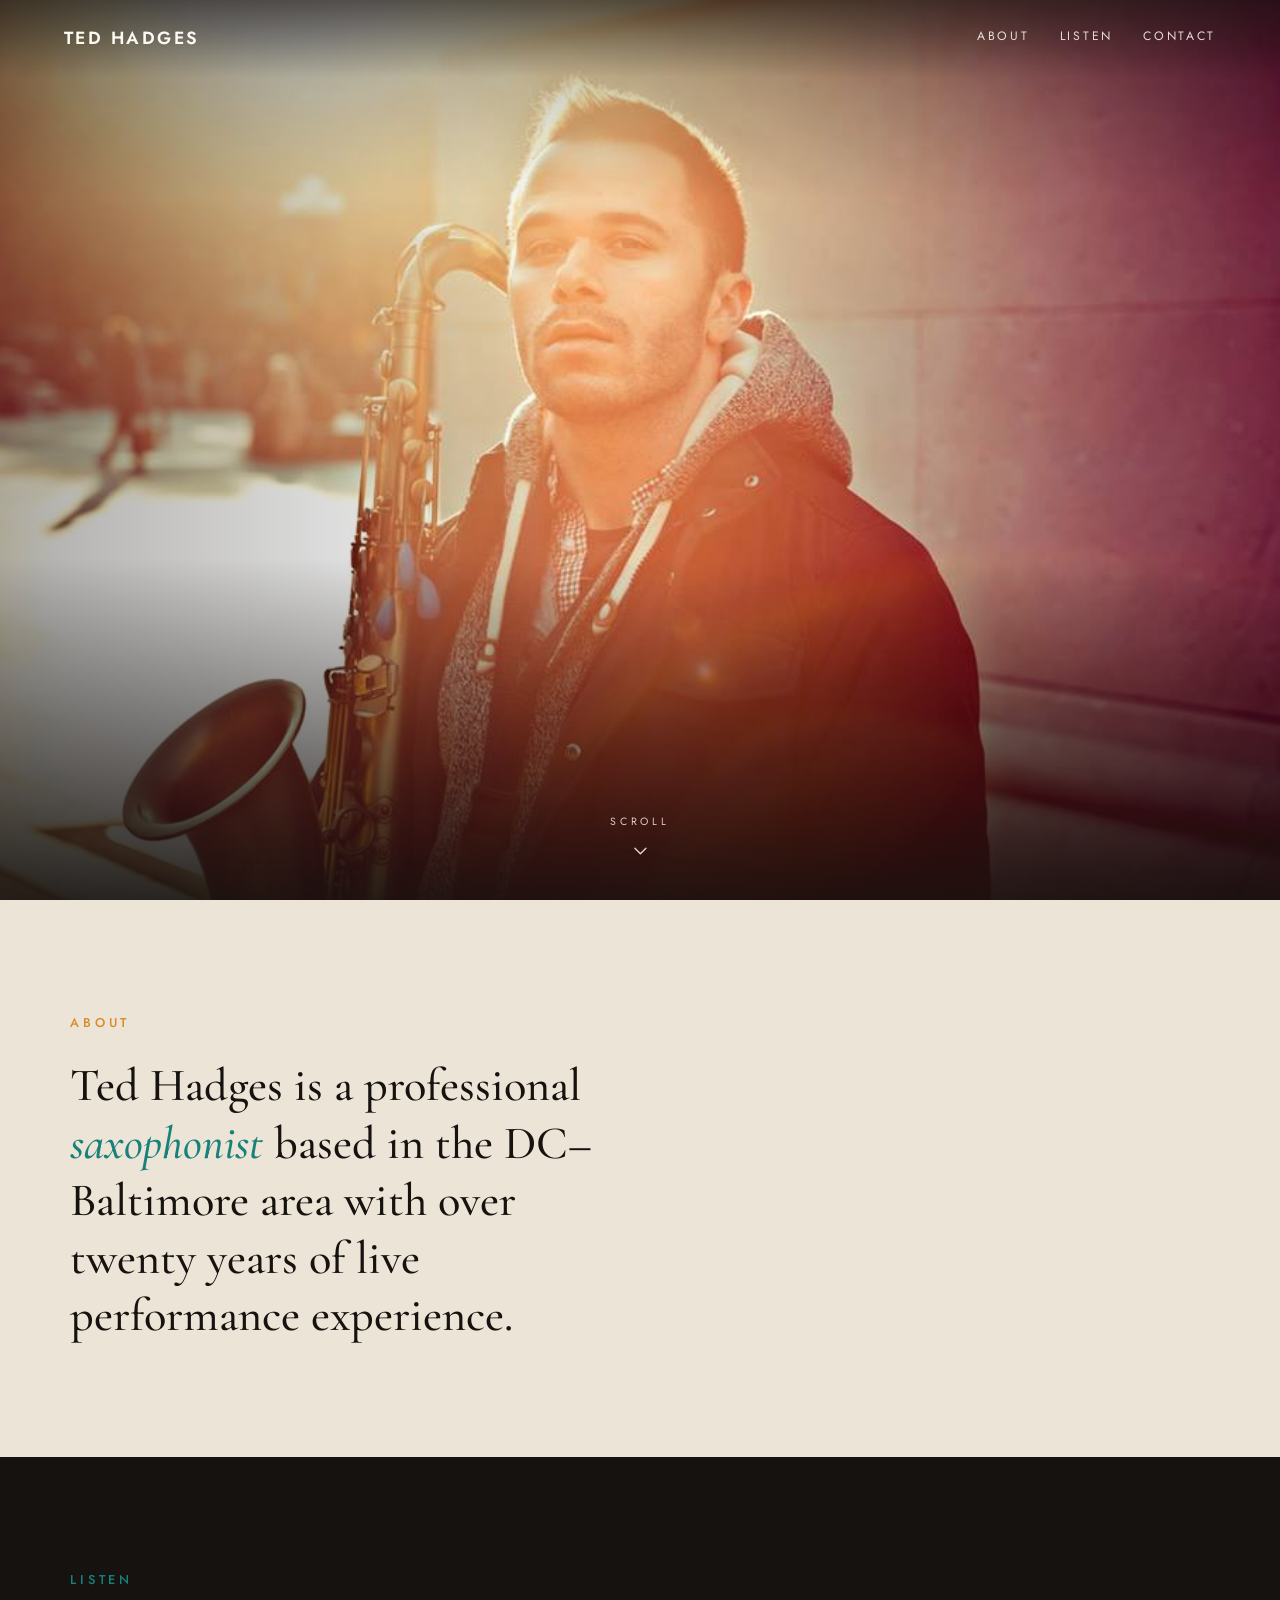
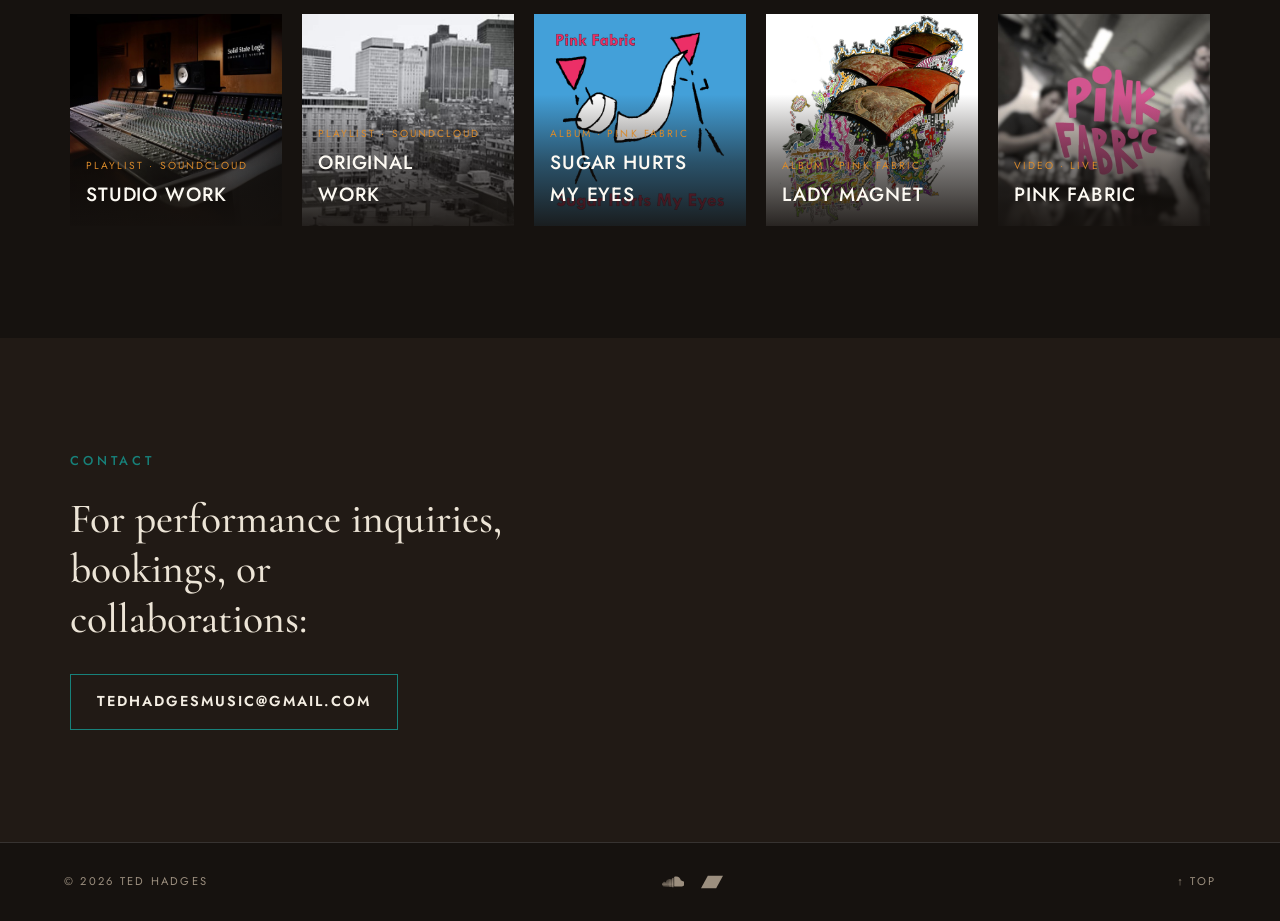
==== index.html @ f738df4d "Add Bandcamp icon to footer next to SoundCloud Group both social icons in a centered .socials cluste" ====
<!DOCTYPE html>
<html lang="en">
<head>
  <meta charset="utf-8">
  <meta name="viewport" content="width=device-width, initial-scale=1">
  <title>Ted Hadges — Saxophonist</title>
  <meta name="description" content="Ted Hadges is a professional saxophonist based in the DC–Baltimore area with over twenty years of live performance experience.">

  <!-- Favicons -->
  <link rel="icon" href="favicon.svg" type="image/svg+xml">
  <link rel="icon" href="favicon-32.png" sizes="32x32" type="image/png">
  <link rel="apple-touch-icon" href="apple-touch-icon.png">

  <!-- Social preview (Open Graph / Twitter). NOTE: og:image works most reliably as an
       absolute URL. Once the site has a domain, prefix these with it,
       e.g. https://your-domain.com/og-image.jpg -->
  <meta property="og:type" content="website">
  <meta property="og:title" content="Ted Hadges — Saxophonist">
  <meta property="og:description" content="Professional saxophonist in the DC–Baltimore area with over twenty years of live performance experience.">
  <meta property="og:image" content="og-image.jpg">
  <meta property="og:image:width" content="1200">
  <meta property="og:image:height" content="630">
  <meta name="twitter:card" content="summary_large_image">
  <meta name="twitter:title" content="Ted Hadges — Saxophonist">
  <meta name="twitter:description" content="Professional saxophonist in the DC–Baltimore area with over twenty years of live performance experience.">
  <meta name="twitter:image" content="og-image.jpg">

  <style>
    /* self-hosted fonts */
    @font-face {
      font-family: 'Jost'; font-style: normal; font-weight: 400;
      font-display: swap; src: url('fonts/jost-normal-400-latin-ext.woff2') format('woff2');
      unicode-range: U+0100-02BA, U+02BD-02C5, U+02C7-02CC, U+02CE-02D7, U+02DD-02FF, U+0304, U+0308, U+0329, U+1D00-1DBF, U+1E00-1E9F, U+1EF2-1EFF, U+2020, U+20A0-20AB, U+20AD-20C0, U+2113, U+2C60-2C7F, U+A720-A7FF;
    }
    @font-face {
      font-family: 'Jost'; font-style: normal; font-weight: 400;
      font-display: swap; src: url('fonts/jost-normal-400-latin.woff2') format('woff2');
      unicode-range: U+0000-00FF, U+0131, U+0152-0153, U+02BB-02BC, U+02C6, U+02DA, U+02DC, U+0304, U+0308, U+0329, U+2000-206F, U+20AC, U+2122, U+2191, U+2193, U+2212, U+2215, U+FEFF, U+FFFD;
    }
    @font-face {
      font-family: 'Jost'; font-style: normal; font-weight: 500;
      font-display: swap; src: url('fonts/jost-normal-500-latin-ext.woff2') format('woff2');
      unicode-range: U+0100-02BA, U+02BD-02C5, U+02C7-02CC, U+02CE-02D7, U+02DD-02FF, U+0304, U+0308, U+0329, U+1D00-1DBF, U+1E00-1E9F, U+1EF2-1EFF, U+2020, U+20A0-20AB, U+20AD-20C0, U+2113, U+2C60-2C7F, U+A720-A7FF;
    }
    @font-face {
      font-family: 'Jost'; font-style: normal; font-weight: 500;
      font-display: swap; src: url('fonts/jost-normal-500-latin.woff2') format('woff2');
      unicode-range: U+0000-00FF, U+0131, U+0152-0153, U+02BB-02BC, U+02C6, U+02DA, U+02DC, U+0304, U+0308, U+0329, U+2000-206F, U+20AC, U+2122, U+2191, U+2193, U+2212, U+2215, U+FEFF, U+FFFD;
    }
    @font-face {
      font-family: 'Jost'; font-style: normal; font-weight: 600;
      font-display: swap; src: url('fonts/jost-normal-600-latin-ext.woff2') format('woff2');
      unicode-range: U+0100-02BA, U+02BD-02C5, U+02C7-02CC, U+02CE-02D7, U+02DD-02FF, U+0304, U+0308, U+0329, U+1D00-1DBF, U+1E00-1E9F, U+1EF2-1EFF, U+2020, U+20A0-20AB, U+20AD-20C0, U+2113, U+2C60-2C7F, U+A720-A7FF;
    }
    @font-face {
      font-family: 'Jost'; font-style: normal; font-weight: 600;
      font-display: swap; src: url('fonts/jost-normal-600-latin.woff2') format('woff2');
      unicode-range: U+0000-00FF, U+0131, U+0152-0153, U+02BB-02BC, U+02C6, U+02DA, U+02DC, U+0304, U+0308, U+0329, U+2000-206F, U+20AC, U+2122, U+2191, U+2193, U+2212, U+2215, U+FEFF, U+FFFD;
    }
    @font-face {
      font-family: 'Cormorant Garamond'; font-style: italic; font-weight: 500;
      font-display: swap; src: url('fonts/cormorant-italic-500-latin-ext.woff2') format('woff2');
      unicode-range: U+0100-02BA, U+02BD-02C5, U+02C7-02CC, U+02CE-02D7, U+02DD-02FF, U+0304, U+0308, U+0329, U+1D00-1DBF, U+1E00-1E9F, U+1EF2-1EFF, U+2020, U+20A0-20AB, U+20AD-20C0, U+2113, U+2C60-2C7F, U+A720-A7FF;
    }
    @font-face {
      font-family: 'Cormorant Garamond'; font-style: italic; font-weight: 500;
      font-display: swap; src: url('fonts/cormorant-italic-500-latin.woff2') format('woff2');
      unicode-range: U+0000-00FF, U+0131, U+0152-0153, U+02BB-02BC, U+02C6, U+02DA, U+02DC, U+0304, U+0308, U+0329, U+2000-206F, U+20AC, U+2122, U+2191, U+2193, U+2212, U+2215, U+FEFF, U+FFFD;
    }
    @font-face {
      font-family: 'Cormorant Garamond'; font-style: normal; font-weight: 500;
      font-display: swap; src: url('fonts/cormorant-normal-500-latin-ext.woff2') format('woff2');
      unicode-range: U+0100-02BA, U+02BD-02C5, U+02C7-02CC, U+02CE-02D7, U+02DD-02FF, U+0304, U+0308, U+0329, U+1D00-1DBF, U+1E00-1E9F, U+1EF2-1EFF, U+2020, U+20A0-20AB, U+20AD-20C0, U+2113, U+2C60-2C7F, U+A720-A7FF;
    }
    @font-face {
      font-family: 'Cormorant Garamond'; font-style: normal; font-weight: 500;
      font-display: swap; src: url('fonts/cormorant-normal-500-latin.woff2') format('woff2');
      unicode-range: U+0000-00FF, U+0131, U+0152-0153, U+02BB-02BC, U+02C6, U+02DA, U+02DC, U+0304, U+0308, U+0329, U+2000-206F, U+20AC, U+2122, U+2191, U+2193, U+2212, U+2215, U+FEFF, U+FFFD;
    }
    @font-face {
      font-family: 'Cormorant Garamond'; font-style: normal; font-weight: 600;
      font-display: swap; src: url('fonts/cormorant-normal-600-latin-ext.woff2') format('woff2');
      unicode-range: U+0100-02BA, U+02BD-02C5, U+02C7-02CC, U+02CE-02D7, U+02DD-02FF, U+0304, U+0308, U+0329, U+1D00-1DBF, U+1E00-1E9F, U+1EF2-1EFF, U+2020, U+20A0-20AB, U+20AD-20C0, U+2113, U+2C60-2C7F, U+A720-A7FF;
    }
    @font-face {
      font-family: 'Cormorant Garamond'; font-style: normal; font-weight: 600;
      font-display: swap; src: url('fonts/cormorant-normal-600-latin.woff2') format('woff2');
      unicode-range: U+0000-00FF, U+0131, U+0152-0153, U+02BB-02BC, U+02C6, U+02DA, U+02DC, U+0304, U+0308, U+0329, U+2000-206F, U+20AC, U+2122, U+2191, U+2193, U+2212, U+2215, U+FEFF, U+FFFD;
    }

    :root {
      --ink:      #16120f;
      --ink-2:    #211a15;
      --paper:    #ece4d6;
      --paper-2:  #f4eee3;
      --brass:    #d98a2b;
      --teal:     #17817a;
      --muted:    #9c8f7f;
      --line:     rgba(255,255,255,0.14);

      --display: 'Jost', "Helvetica Neue", Arial, sans-serif;
      --label:   'Jost', "Helvetica Neue", Arial, sans-serif;
      --body:    'Cormorant Garamond', Georgia, "Times New Roman", serif;

      --pad: clamp(1.25rem, 5vw, 4rem);
    }
    * { box-sizing: border-box; }
    html { scroll-behavior: smooth; }
    body {
      margin: 0; background: var(--ink); color: var(--paper);
      font-family: var(--body);
      font-size: clamp(1rem, 0.6rem + 0.7vw, 1.15rem);
      line-height: 1.65; -webkit-font-smoothing: antialiased;
    }
    a { color: inherit; }

    .eyebrow {
      font-family: var(--label); text-transform: uppercase;
      letter-spacing: 0.3em; font-size: clamp(0.68rem, 1.4vw, 0.8rem); font-weight: 500;
    }

    /* ---------- top bar ---------- */
    .topbar {
      position: fixed; z-index: 20; top: 0; left: 0; right: 0;
      display: flex; align-items: center; justify-content: space-between;
      padding: clamp(0.9rem, 2.2vw, 1.5rem) var(--pad);
      color: #fdfaf3;
      transition: background-color 0.3s ease, backdrop-filter 0.3s ease;
    }
    .topbar::before {
      content: ""; position: absolute; inset: 0; z-index: -1; pointer-events: none;
      background: linear-gradient(180deg, rgba(22,18,15,0.55), rgba(22,18,15,0));
      transition: opacity 0.3s ease;
    }
    .topbar.scrolled { background: rgba(22,18,15,0.9); backdrop-filter: blur(8px); }
    .topbar.scrolled::before { opacity: 0; }
    .topbar__brand {
      font-family: var(--display); font-weight: 600; text-transform: uppercase;
      letter-spacing: 0.14em; text-decoration: none; font-size: clamp(0.95rem, 1.6vw, 1.1rem);
    }
    .topbar nav { display: flex; gap: clamp(0.9rem, 2.5vw, 1.9rem); }
    .topbar nav a {
      font-family: var(--label); letter-spacing: 0.22em; text-transform: uppercase;
      font-size: clamp(0.68rem, 1.3vw, 0.76rem); text-decoration: none; opacity: 0.85;
      padding-bottom: 3px; border-bottom: 1px solid transparent;
    }
    .topbar nav a:hover, .topbar nav a:focus-visible { opacity: 1; border-bottom-color: var(--brass); }

    /* ---------- hero ---------- */
    .hero { position: relative; height: 100svh; min-height: 520px; overflow: hidden; }
    .hero__img {
      position: absolute; inset: 0; width: 100%; height: 100%;
      object-fit: cover; object-position: 50% 30%;
      filter: saturate(0.92) contrast(1.04);
    }
    .hero::after {
      content: ""; position: absolute; inset: 0;
      background:
        linear-gradient(180deg, rgba(22,18,15,0.35) 0%, rgba(22,18,15,0) 22%, rgba(22,18,15,0) 62%, rgba(22,18,15,0.9) 100%),
        linear-gradient(90deg, rgba(22,18,15,0.35) 0%, rgba(22,18,15,0) 45%);
    }
    /* hero carries no text — name lives in the nav; identity line is the About heading */
    .scrolldown {
      position: absolute; z-index: 3; left: 50%; bottom: clamp(1.4rem, 4vw, 2.4rem); transform: translateX(-50%);
      display: flex; flex-direction: column; align-items: center; gap: 0.6rem;
      text-decoration: none; color: rgba(247,240,225,0.85);
    }
    .scrolldown span {
      font-family: var(--label); text-transform: uppercase; letter-spacing: 0.35em; font-size: 0.66rem;
    }
    .scrolldown svg { width: 22px; height: 22px; animation: bob 1.8s ease-in-out infinite; }
    @keyframes bob { 0%,100%{ transform: translateY(0);} 50%{ transform: translateY(6px);} }

    /* ---------- generic ---------- */
    section { padding: clamp(3.5rem, 9vw, 7rem) var(--pad); }
    .wrap { max-width: 1140px; margin-inline: auto; }
    .section-label { color: var(--teal); display: block; margin-bottom: 1.5rem; }

    /* ---------- about ---------- */
    .about { background: var(--paper); color: var(--ink); }
    .about .section-label { color: var(--brass); }
    .about__statement {
      font-family: var(--body); font-size: clamp(1.7rem, 4vw, 2.9rem);
      line-height: 1.24; letter-spacing: 0; margin: 0; max-width: 26ch; font-weight: 500;
    }
    .about__statement em { font-style: italic; color: var(--teal); }

    /* ---------- listen: cover-tile grid ---------- */
    .listen { background: var(--ink); }
    .tiles { display: grid; grid-template-columns: repeat(auto-fill, minmax(200px, 1fr)); gap: clamp(0.9rem, 2vw, 1.25rem); }
    .tile {
      position: relative; display: block; aspect-ratio: 1 / 1; overflow: hidden;
      text-decoration: none; background: var(--ink-2);
      outline-offset: 3px;
    }
    .tile__img {
      position: absolute; inset: 0; width: 100%; height: 100%; object-fit: cover;
      transition: transform 0.5s cubic-bezier(.2,.7,.2,1); background: #fff;
    }
    .tile::after {
      content: ""; position: absolute; inset: 0;
      background: linear-gradient(180deg, rgba(22,18,15,0) 38%, rgba(22,18,15,0.55) 70%, rgba(22,18,15,0.92) 100%);
    }
    .tile__meta { position: absolute; z-index: 2; left: 1rem; right: 1rem; bottom: 0.95rem; color: #fdfaf3; }
    .tile__type { font-family: var(--label); text-transform: uppercase; letter-spacing: 0.2em; font-size: 0.64rem; color: var(--brass); display: block; margin-bottom: 0.25rem; }
    .tile__title { font-family: var(--display); font-weight: 500; text-transform: uppercase; letter-spacing: 0.045em; font-size: clamp(0.98rem, 1.8vw, 1.2rem); display: flex; align-items: center; gap: 0.4rem; }
    .tile__title::after { content: "\25B6"; font-size: 0.7em; font-weight: 600; opacity: 0; transform: translateX(-4px); transition: opacity .3s ease, transform .3s ease; }
    .tile:hover .tile__img, .tile:focus-visible .tile__img { transform: scale(1.06); }
    .tile:hover .tile__title::after, .tile:focus-visible .tile__title::after { opacity: 1; transform: none; }

    /* ---------- player lightbox ---------- */
    .modal[hidden] { display: none; }
    .modal { position: fixed; inset: 0; z-index: 100; display: flex; align-items: center; justify-content: center; padding: 1.25rem; }
    .modal__backdrop { position: absolute; inset: 0; background: rgba(10,8,6,0.85); backdrop-filter: blur(4px); }
    .modal__close {
      position: fixed; top: 0.7rem; right: 1rem; z-index: 2;
      background: none; border: 0; color: var(--paper-2); font-size: 2.4rem; line-height: 1;
      cursor: pointer; padding: 0.25rem 0.6rem; font-family: var(--label);
    }
    .modal__close:hover, .modal__close:focus-visible { color: #fff; }
    .modal__box { position: relative; z-index: 1; max-width: 100%; animation: modalin .25s ease; }
    .modal__body { display: flex; max-width: 100%; }
    .modal__body iframe { display: block; border: 0; background: #000; max-width: 100%; box-shadow: 0 20px 60px rgba(0,0,0,0.5); }
    .modal__ratio { position: relative; width: min(900px, calc(100vw - 2.5rem)); aspect-ratio: 16 / 9; }
    .modal__ratio iframe { position: absolute; inset: 0; width: 100%; height: 100%; }
    @keyframes modalin { from { opacity: 0; transform: translateY(12px); } to { opacity: 1; transform: none; } }

    /* ---------- contact ---------- */
    .contact { background: var(--ink-2); }
    .contact__line { font-family: var(--body); font-size: clamp(1.7rem, 3.6vw, 2.6rem); line-height: 1.2; margin: 0.4rem 0 1.8rem; letter-spacing: 0; max-width: 22ch; font-weight: 500; }
    .contact__line em { font-style: italic; color: var(--brass); }
    .mailto {
      display: inline-block; max-width: 100%; overflow-wrap: anywhere;
      font-family: var(--label); text-transform: uppercase; letter-spacing: 0.14em; font-weight: 600;
      font-size: 0.9rem; padding: 0.95rem 1.6rem; border: 1px solid var(--teal); color: var(--paper-2); text-decoration: none;
      transition: background-color .25s ease, color .25s ease;
    }
    .mailto:hover, .mailto:focus-visible { background: var(--teal); color: var(--ink); }

    /* ---------- footer ---------- */
    footer { display: flex; align-items: center; justify-content: space-between; gap: 1rem; padding: 1.75rem var(--pad); border-top: 1px solid var(--line); }
    footer p { margin: 0; font-family: var(--label); letter-spacing: 0.2em; text-transform: uppercase; font-size: 0.7rem; color: var(--muted); }
    .totop { font-family: var(--label); letter-spacing: 0.2em; text-transform: uppercase; font-size: 0.7rem; text-decoration: none; color: var(--muted); }
    .totop:hover, .totop:focus-visible { color: var(--paper); }
    .socials { display: inline-flex; align-items: center; gap: 1.1rem; }
    .social { display: inline-flex; color: var(--muted); transition: color .2s ease; }
    .social svg { width: 22px; height: 22px; display: block; }
    .social:hover, .social:focus-visible { color: var(--brass); }

    :focus-visible { outline: 2px solid var(--brass); outline-offset: 3px; }
    @media (prefers-reduced-motion: reduce) {
      html { scroll-behavior: auto; }
      .scrolldown svg { animation: none; }
      .tile__img { transition: none; }
      .modal__box { animation: none; }
    }
    @media (max-width: 480px) {
      .scrolldown { display: none; }
      /* keep the email button within narrow viewports */
      .mailto { letter-spacing: 0.06em; padding-left: 1.1rem; padding-right: 1.1rem; font-size: 0.82rem; }
    }
  </style>
</head>
<body id="top">
  <header class="topbar" id="topbar">
    <a class="topbar__brand" href="#top">Ted Hadges</a>
    <nav aria-label="Primary">
      <a href="#about">About</a>
      <a href="#listen">Listen</a>
      <a href="#contact">Contact</a>
    </nav>
  </header>

  <section class="hero">
    <img class="hero__img" src="images/saxpark.jpg" alt="Ted Hadges holding a tenor saxophone in warm evening light">
    <a class="scrolldown" href="#about" aria-label="Scroll down">
      <span>Scroll</span>
      <svg viewBox="0 0 24 24" fill="none" stroke="currentColor" stroke-width="1.6" aria-hidden="true">
        <path d="M6 9l6 6 6-6" stroke-linecap="round" stroke-linejoin="round"/>
      </svg>
    </a>
  </section>

  <section id="about" class="about">
    <div class="wrap">
      <span class="eyebrow section-label">About</span>
      <h1 class="about__statement">Ted Hadges is a professional <em>saxophonist</em> based in the DC–Baltimore area with over twenty years of live performance experience.</h1>
    </div>
  </section>

  <section id="listen" class="listen">
    <div class="wrap">
      <span class="eyebrow section-label">Listen</span>
      <div class="tiles">
        <a class="tile" href="https://soundcloud.com/tedhadges/sets/studio-work" target="_blank" rel="noopener"
           data-embed-type="soundcloud" data-embed-id="tedhadges/sets/studio-work" data-embed-w="600" data-embed-h="560">
          <img class="tile__img" src="images/sc-studio-work.jpg" alt="Studio and commercial saxophone work" loading="lazy">
          <span class="tile__meta">
            <span class="tile__type">Playlist · SoundCloud</span>
            <span class="tile__title">Studio Work</span>
          </span>
        </a>
        <a class="tile" href="https://soundcloud.com/tedhadges/sets/original-work" target="_blank" rel="noopener"
           data-embed-type="soundcloud" data-embed-id="tedhadges/sets/original-work" data-embed-w="600" data-embed-h="560">
          <img class="tile__img" src="images/sc-original-work.jpg" alt="Original work — city skyline cover" loading="lazy">
          <span class="tile__meta">
            <span class="tile__type">Playlist · SoundCloud</span>
            <span class="tile__title">Original Work</span>
          </span>
        </a>
        <a class="tile" href="https://pinkfabric.bandcamp.com/album/sugar-hurts-my-eyes" target="_blank" rel="noopener"
           data-embed-type="bandcamp" data-embed-album="3026051395" data-embed-track="1848929187" data-embed-w="400" data-embed-h="472">
          <img class="tile__img" src="images/album-sugar-hurts.jpg" alt="Sugar Hurts My Eyes album cover" loading="lazy">
          <span class="tile__meta">
            <span class="tile__type">Album · Pink Fabric</span>
            <span class="tile__title">Sugar Hurts My Eyes</span>
          </span>
        </a>
        <a class="tile" href="https://pinkfabric.bandcamp.com/album/lady-magnet" target="_blank" rel="noopener"
           data-embed-type="bandcamp" data-embed-album="500709890" data-embed-w="400" data-embed-h="472">
          <img class="tile__img" src="images/album-lady-magnet.jpg" alt="Lady Magnet album cover" loading="lazy">
          <span class="tile__meta">
            <span class="tile__type">Album · Pink Fabric</span>
            <span class="tile__title">Lady Magnet</span>
          </span>
        </a>
        <a class="tile" href="https://vimeo.com/94069163" target="_blank" rel="noopener"
           data-embed-type="vimeo" data-embed-id="94069163" data-embed-ratio="16:9">
          <img class="tile__img" src="images/video-pink-fabric.jpg" alt="Pink Fabric live video" loading="lazy">
          <span class="tile__meta">
            <span class="tile__type">Video · Live</span>
            <span class="tile__title">Pink Fabric</span>
          </span>
        </a>
      </div>
    </div>
  </section>

  <section id="contact" class="contact">
    <div class="wrap">
      <span class="eyebrow section-label" style="color:var(--teal)">Contact</span>
      <p class="contact__line">For performance inquiries, bookings, or collaborations:</p>
      <a class="mailto" href="mailto:tedhadgesmusic@gmail.com">tedhadgesmusic@gmail.com</a>
    </div>
  </section>

  <footer>
    <p>&copy; 2026 Ted Hadges</p>
    <div class="socials">
    <a class="social" href="https://soundcloud.com/tedhadges" target="_blank" rel="noopener" aria-label="Ted Hadges on SoundCloud">
      <svg viewBox="0 0 24 24" fill="currentColor" aria-hidden="true"><path d="M1.175 12.225c-.051 0-.094.046-.101.1l-.233 2.154.233 2.105c.007.058.05.098.101.098.05 0 .09-.04.099-.098l.255-2.105-.27-2.154c0-.057-.045-.1-.09-.1m-.899.828c-.06 0-.091.037-.104.094L0 14.479l.165 1.308c0 .055.045.094.09.094s.089-.045.104-.104l.21-1.319-.21-1.334c0-.061-.044-.09-.09-.09m1.83-1.229c-.061 0-.12.045-.12.104l-.21 2.563.225 2.458c0 .06.045.12.119.12.061 0 .105-.061.121-.12l.254-2.474-.254-2.548c-.016-.06-.061-.12-.121-.12m.945-.089c-.075 0-.135.06-.15.135l-.193 2.64.21 2.544c.016.077.075.138.149.138.075 0 .135-.061.15-.15l.24-2.532-.24-2.623c0-.075-.06-.135-.135-.135m1.155.36c-.005-.09-.075-.149-.159-.149-.09 0-.158.06-.164.149l-.217 2.43.2 2.563c.005.089.075.148.164.148.084 0 .156-.06.162-.148l.226-2.563-.226-2.43m.81-1.71c-.101 0-.18.09-.185.181l-.198 4.13.198 2.415c.006.09.084.18.185.18.1 0 .18-.09.18-.194l.223-2.4-.223-4.117c0-.104-.08-.18-.18-.18m.959-.914c-.105 0-.195.09-.195.194l-.18 5.032.18 2.386c.016.104.09.18.196.18.104 0 .18-.09.194-.194l.203-2.373-.203-5.017c-.015-.12-.09-.195-.194-.195m.989-.449c-.121 0-.211.089-.211.209l-.166 5.457.166 2.355c0 .12.09.211.209.211.104 0 .195-.09.21-.225l.187-2.34-.187-5.462c-.015-.12-.105-.21-.225-.21m1.245.045c0-.135-.105-.24-.24-.24s-.24.105-.24.24l-.164 5.877.164 2.31c0 .135.105.24.24.24s.24-.105.24-.24l.185-2.294-.185-5.878m.749-.176c-.135 0-.255.12-.255.255l-.15 5.65.15 2.294c.016.135.121.24.255.24.135 0 .255-.12.255-.255l.171-2.28-.171-5.649c0-.15-.12-.255-.255-.255m1.005.061c-.164 0-.284.135-.284.285l-.135 5.545.135 2.279c0 .15.119.271.284.271.149 0 .284-.121.284-.285l.15-2.264-.15-5.53c0-.164-.135-.285-.284-.285m1.184-1.111c-.06 0-.119.03-.164.061-.075.061-.121.15-.121.24v.15l-.12 6.66.06 1.201.045 1.186c0 .18.135.315.315.315.179 0 .314-.135.314-.331l.164-2.386-.164-6.72c0-.105-.061-.21-.15-.256-.045-.031-.105-.061-.166-.061m1.005-.529c-.09 0-.18.036-.24.09-.075.061-.135.166-.135.271v.104l-.15 7.169.075 1.186.06 1.156c.016.194.18.344.359.344.194 0 .344-.164.344-.359l.075-1.156.09-1.231-.164-7.164c0-.135-.075-.24-.18-.301-.045-.03-.105-.045-.165-.045m9.75 2.998c-.42 0-.824.089-1.185.239-.24-2.7-2.475-4.83-5.235-4.83-.66 0-1.32.135-1.905.359-.225.09-.285.181-.285.359v9.869c0 .18.135.331.315.346h8.28c1.65 0 2.99-1.335 2.99-2.99 0-1.649-1.34-2.984-2.99-2.984"/></svg>
    </a>
    <a class="social" href="https://pinkfabric.bandcamp.com" target="_blank" rel="noopener" aria-label="Ted Hadges on Bandcamp">
      <svg viewBox="0 0 24 24" fill="currentColor" aria-hidden="true"><path d="M0 18.75l7.437-13.5H24l-7.438 13.5H0z"/></svg>
    </a>
    </div>
    <a class="totop" href="#top">↑ Top</a>
  </footer>

  <div class="modal" id="player-modal" hidden>
    <div class="modal__backdrop" data-close></div>
    <button class="modal__close" type="button" data-close aria-label="Close player">&times;</button>
    <div class="modal__box" role="dialog" aria-modal="true" aria-label="Music player">
      <div class="modal__body"></div>
    </div>
  </div>

  <script>
    (function () {
      var bar = document.getElementById('topbar');
      var onScroll = function () { bar.classList.toggle('scrolled', window.scrollY > 40); };
      window.addEventListener('scroll', onScroll, { passive: true });
      onScroll();
    })();

    // Play tiles in an on-page lightbox instead of navigating away.
    (function () {
      var modal = document.getElementById('player-modal');
      if (!modal) return;
      var body = modal.querySelector('.modal__body');
      var lastFocus = null;

      function srcFor(d) {
        if (d.embedType === 'soundcloud') {
          var u = encodeURIComponent('https://soundcloud.com/' + d.embedId);
          return 'https://w.soundcloud.com/player/?url=' + u +
            '&color=%23d98a2b&auto_play=true&hide_related=true&show_comments=false&show_user=true&show_reposts=false&visual=true';
        }
        if (d.embedType === 'bandcamp') {
          var s = 'https://bandcamp.com/EmbeddedPlayer/album=' + d.embedAlbum +
            '/size=large/bgcol=16120f/linkcol=d98a2b/artwork=small/';
          if (d.embedTrack) s += 'track=' + d.embedTrack + '/';
          return s + 'transparent=true/';
        }
        if (d.embedType === 'vimeo') {
          return 'https://player.vimeo.com/video/' + d.embedId + '?autoplay=1&title=0&byline=0&portrait=0';
        }
        return '';
      }

      function open(tile) {
        var d = tile.dataset;
        var src = srcFor(d);
        if (!src) return;
        lastFocus = tile;
        var frame = document.createElement('iframe');
        frame.setAttribute('allow', 'autoplay; fullscreen; encrypted-media; picture-in-picture');
        frame.setAttribute('allowfullscreen', '');
        var titleEl = tile.querySelector('.tile__title');
        frame.title = titleEl ? titleEl.textContent : 'Player';
        frame.src = src;
        body.innerHTML = '';
        if (d.embedRatio) {
          var wrap = document.createElement('div');
          wrap.className = 'modal__ratio';
          wrap.appendChild(frame);
          body.appendChild(wrap);
        } else {
          frame.style.width = (d.embedW || 500) + 'px';
          frame.style.maxWidth = '100%';
          frame.style.height = 'min(' + (d.embedH || 500) + 'px, 82vh)';
          body.appendChild(frame);
        }
        modal.hidden = false;
        document.body.style.overflow = 'hidden';
        modal.querySelector('.modal__close').focus();
      }

      function close() {
        if (modal.hidden) return;
        modal.hidden = true;
        body.innerHTML = '';           // removes iframe -> stops playback
        document.body.style.overflow = '';
        if (lastFocus) lastFocus.focus();
      }

      document.querySelectorAll('.tile[data-embed-type]').forEach(function (t) {
        t.addEventListener('click', function (e) { e.preventDefault(); open(t); });
      });
      modal.addEventListener('click', function (e) {
        if (e.target.hasAttribute('data-close')) close();
      });
      document.addEventListener('keydown', function (e) {
        if (e.key === 'Escape') close();
      });
    })();
  </script>
</body>
</html>
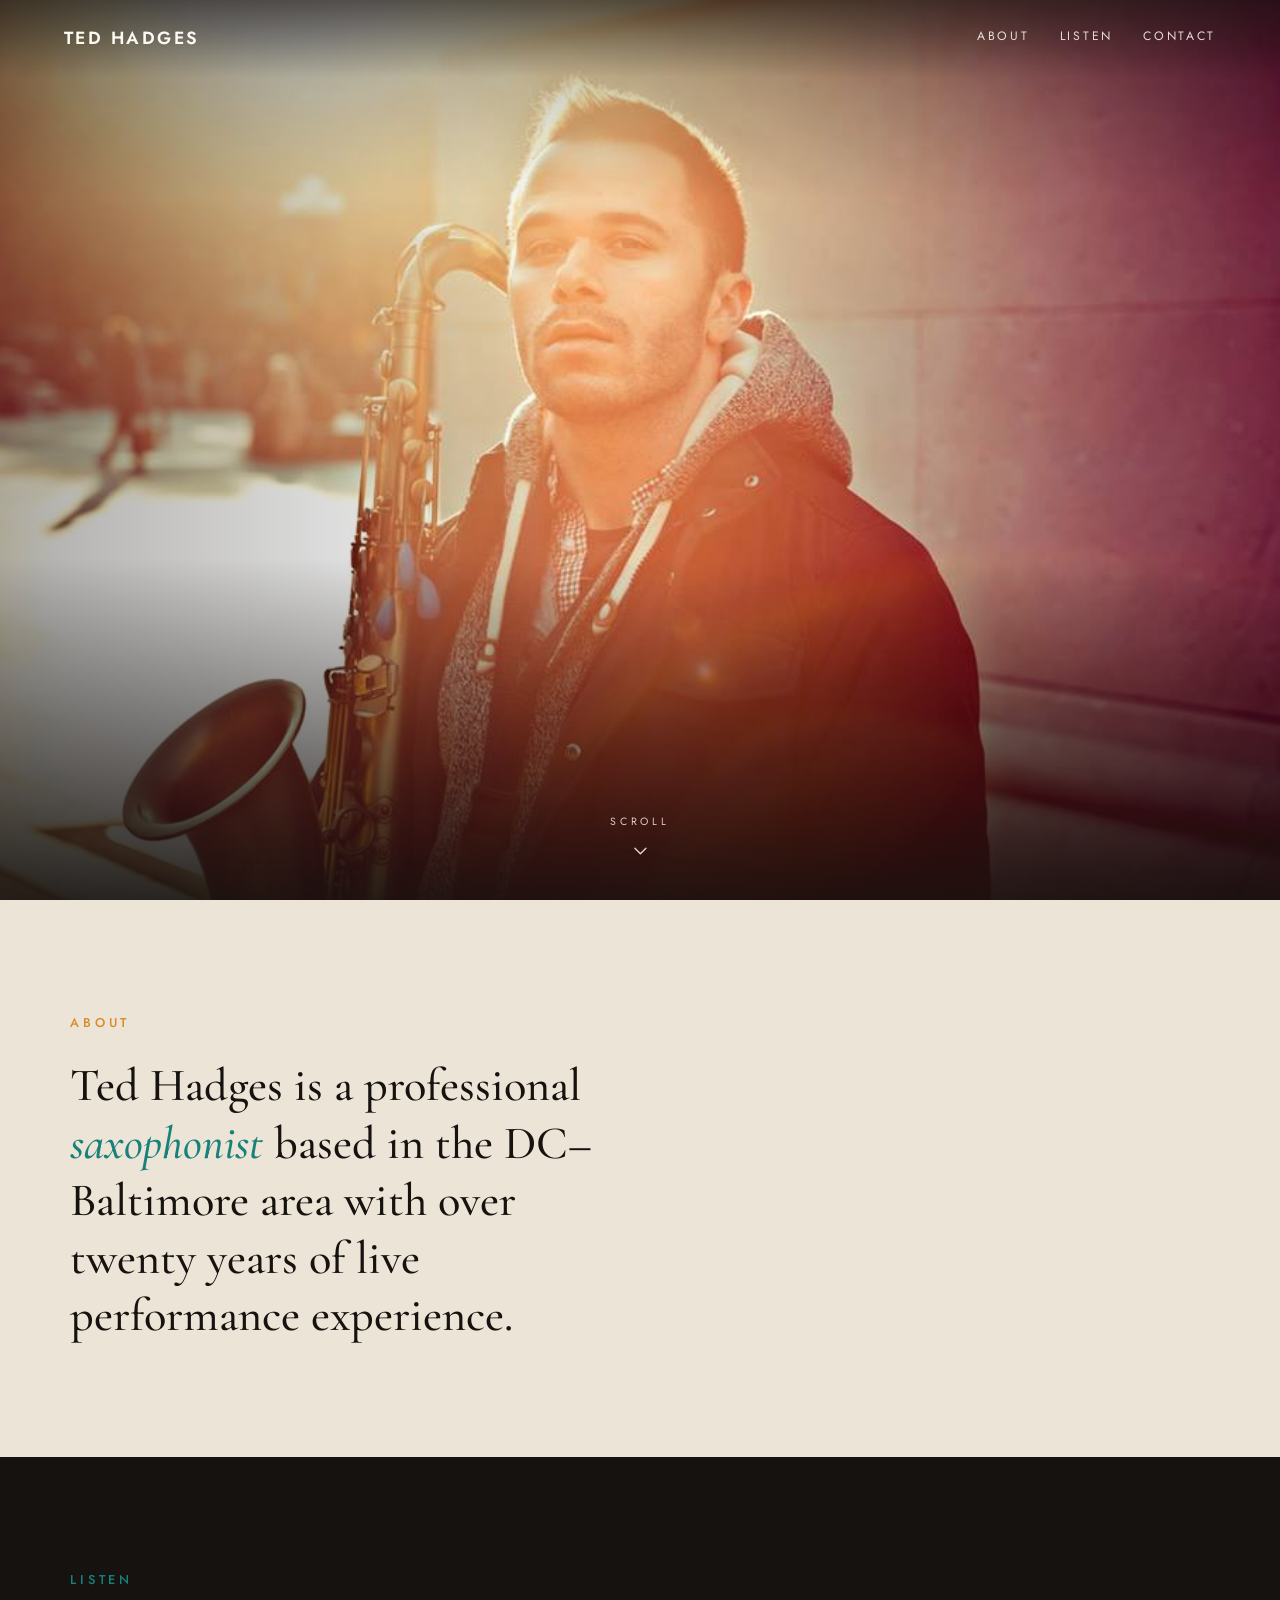
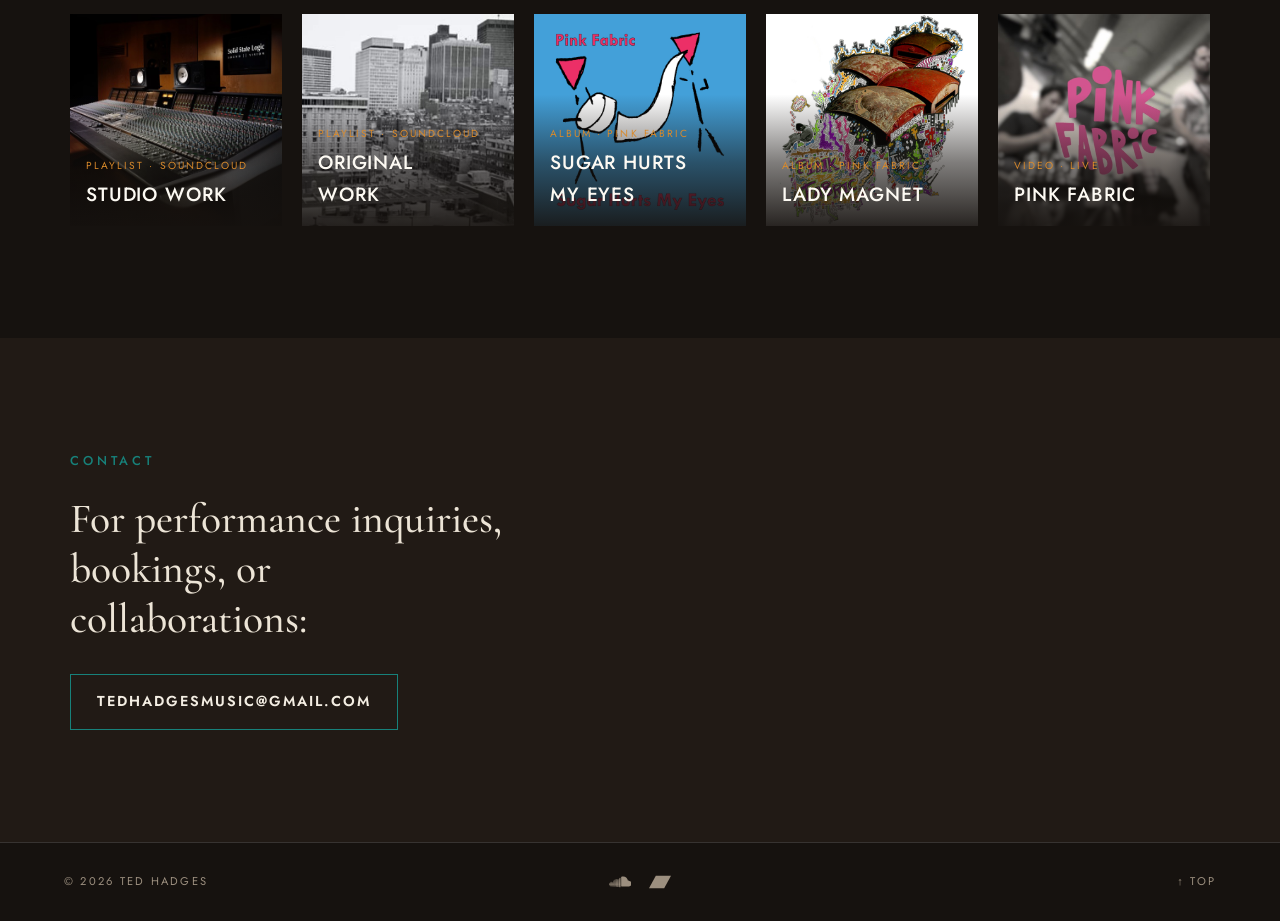
==== commit 754f6b8f: "Center footer social icons on desktop Switch the footer to a 1fr auto 1fr grid at >=620px so the ico" ====
--- a/index.html
+++ b/index.html
@@ -246,6 +246,13 @@
     .social { display: inline-flex; color: var(--muted); transition: color .2s ease; }
     .social svg { width: 22px; height: 22px; display: block; }
     .social:hover, .social:focus-visible { color: var(--brass); }
+    /* desktop: truly center the icons regardless of the side items' widths */
+    @media (min-width: 620px) {
+      footer { display: grid; grid-template-columns: 1fr auto 1fr; }
+      footer > p { justify-self: start; }
+      footer .socials { justify-self: center; }
+      footer .totop { justify-self: end; }
+    }
 
     :focus-visible { outline: 2px solid var(--brass); outline-offset: 3px; }
     @media (prefers-reduced-motion: reduce) {
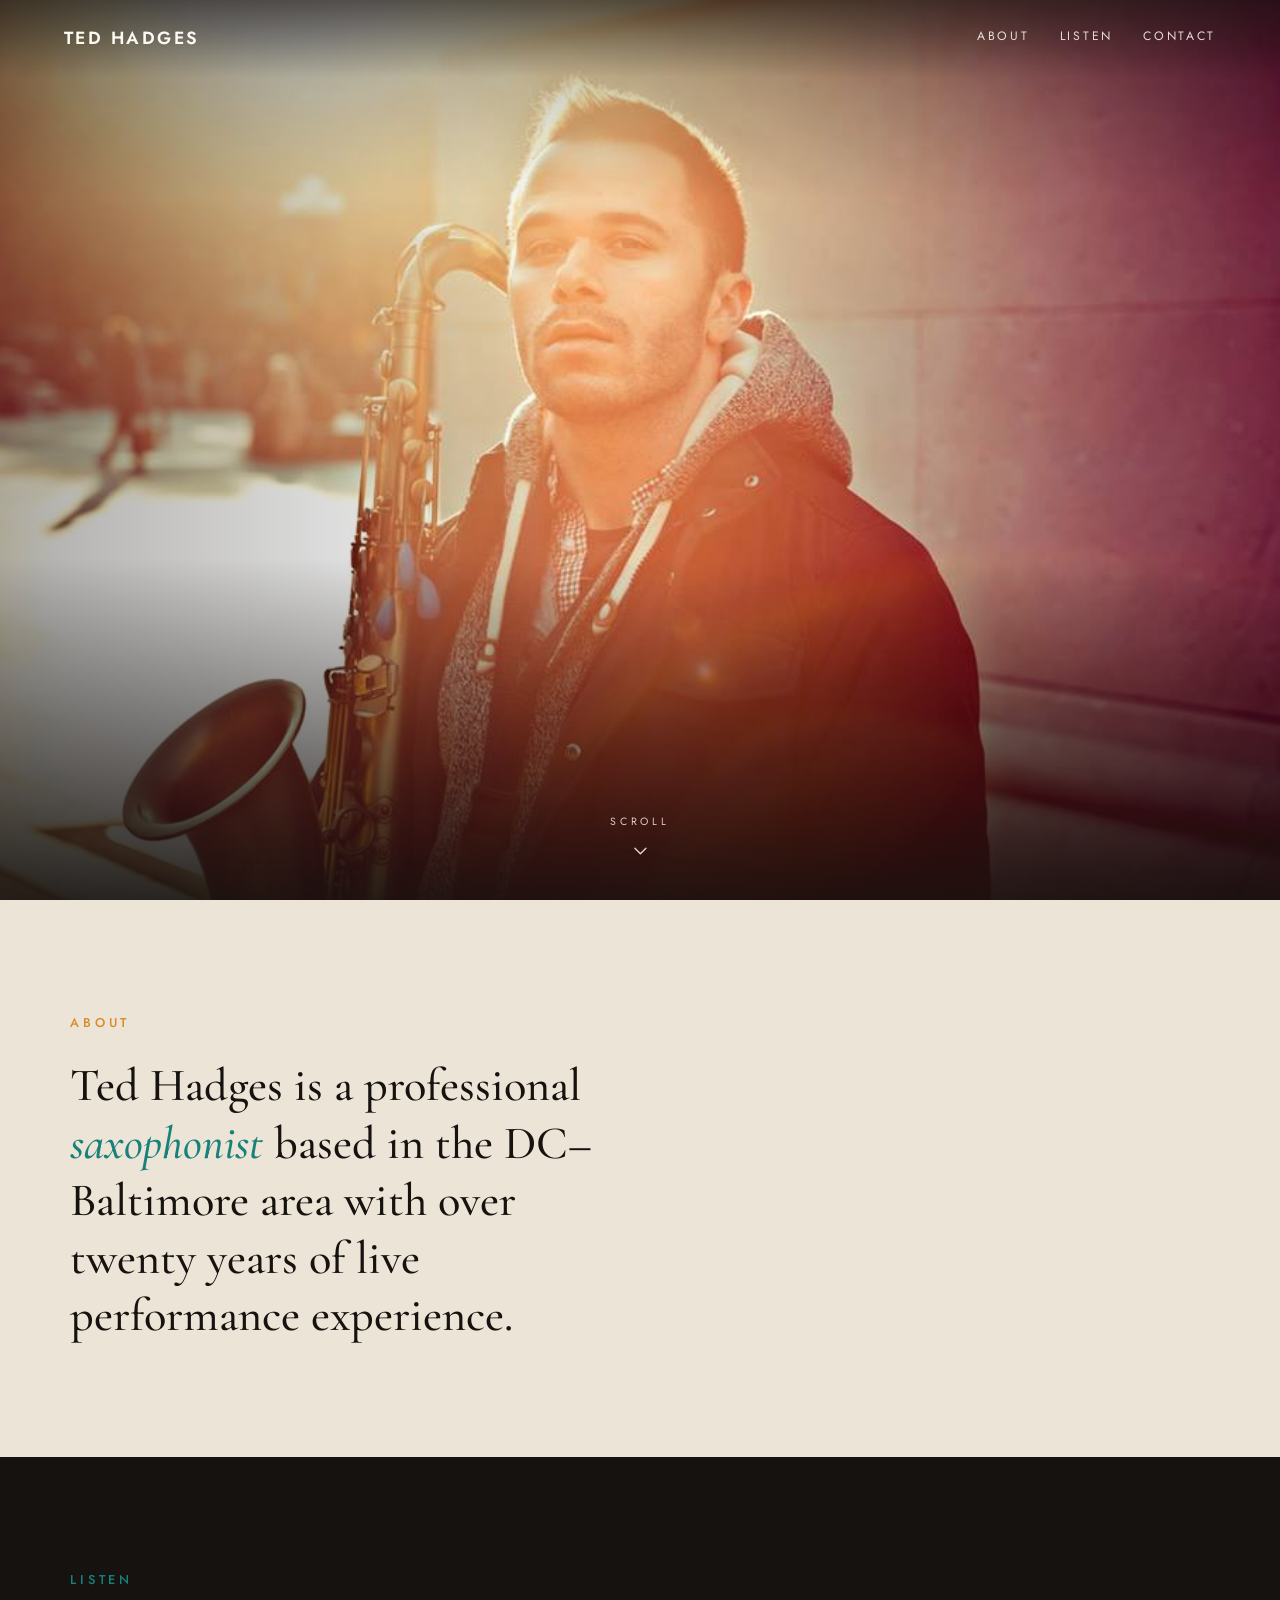
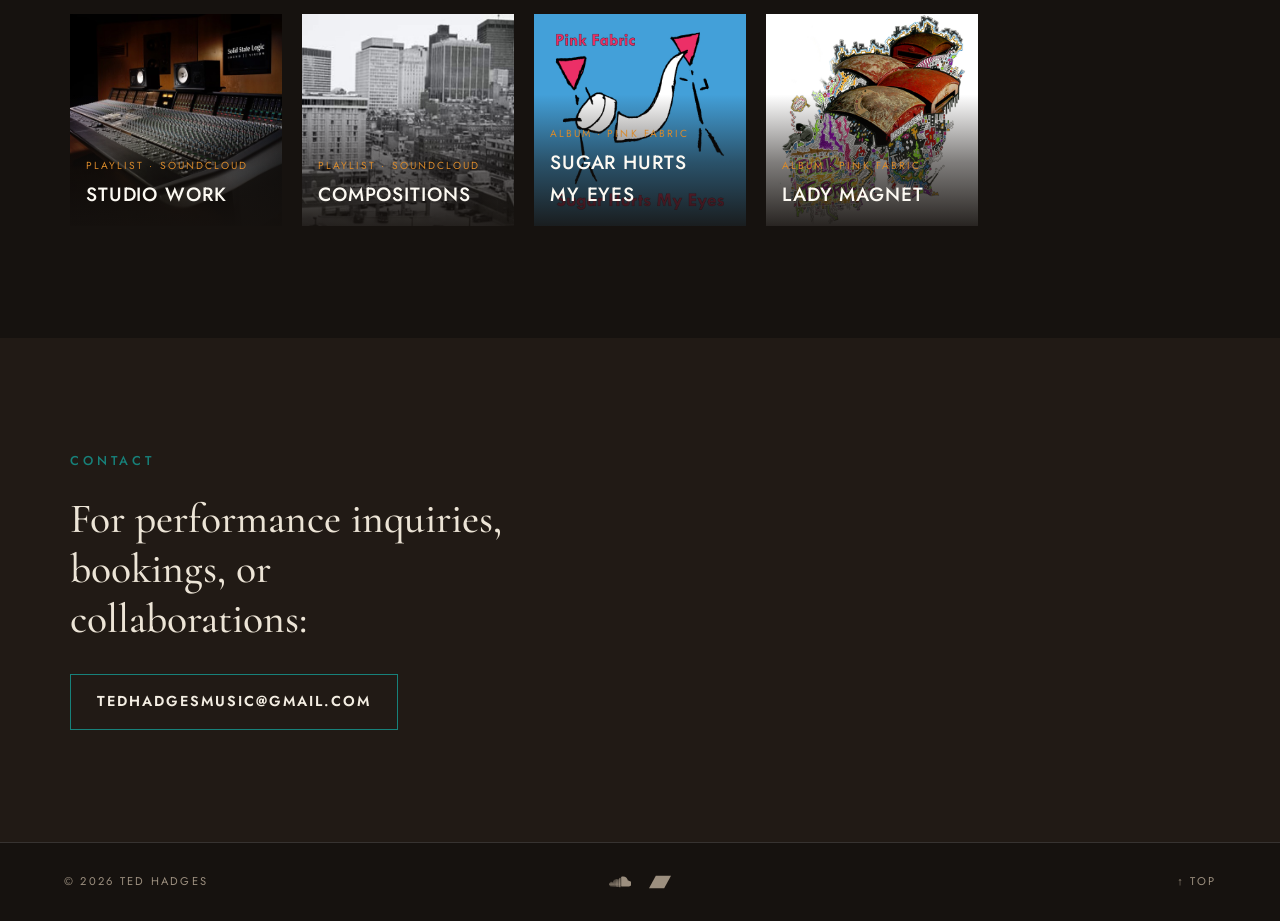
==== commit a2d0e8d9: "Remove street-performance video tile; rename Original Work -> Compositions Drop the Pink Fabric live" ====
--- a/index.html
+++ b/index.html
@@ -11,19 +11,18 @@
   <link rel="icon" href="favicon-32.png" sizes="32x32" type="image/png">
   <link rel="apple-touch-icon" href="apple-touch-icon.png">
 
-  <!-- Social preview (Open Graph / Twitter). NOTE: og:image works most reliably as an
-       absolute URL. Once the site has a domain, prefix these with it,
-       e.g. https://your-domain.com/og-image.jpg -->
+  <!-- Social preview (Open Graph / Twitter) -->
   <meta property="og:type" content="website">
+  <meta property="og:url" content="https://tedhadges.com/">
   <meta property="og:title" content="Ted Hadges — Saxophonist">
   <meta property="og:description" content="Professional saxophonist in the DC–Baltimore area with over twenty years of live performance experience.">
-  <meta property="og:image" content="og-image.jpg">
+  <meta property="og:image" content="https://tedhadges.com/og-image.jpg">
   <meta property="og:image:width" content="1200">
   <meta property="og:image:height" content="630">
   <meta name="twitter:card" content="summary_large_image">
   <meta name="twitter:title" content="Ted Hadges — Saxophonist">
   <meta name="twitter:description" content="Professional saxophonist in the DC–Baltimore area with over twenty years of live performance experience.">
-  <meta name="twitter:image" content="og-image.jpg">
+  <meta name="twitter:image" content="https://tedhadges.com/og-image.jpg">
 
   <style>
     /* self-hosted fonts */
@@ -105,7 +104,8 @@
       --pad: clamp(1.25rem, 5vw, 4rem);
     }
     * { box-sizing: border-box; }
-    html { scroll-behavior: smooth; }
+    /* Smooth scrolling is handled in JS (rAF) so it works even when the OS
+       "reduce motion" setting disables the browser's native smooth scroll. */
     body {
       margin: 0; background: var(--ink); color: var(--paper);
       font-family: var(--body);
@@ -256,7 +256,6 @@
 
     :focus-visible { outline: 2px solid var(--brass); outline-offset: 3px; }
     @media (prefers-reduced-motion: reduce) {
-      html { scroll-behavior: auto; }
       .scrolldown svg { animation: none; }
       .tile__img { transition: none; }
       .modal__box { animation: none; }
@@ -309,10 +308,10 @@
         </a>
         <a class="tile" href="https://soundcloud.com/tedhadges/sets/original-work" target="_blank" rel="noopener"
            data-embed-type="soundcloud" data-embed-id="tedhadges/sets/original-work" data-embed-w="600" data-embed-h="560">
-          <img class="tile__img" src="images/sc-original-work.jpg" alt="Original work — city skyline cover" loading="lazy">
+          <img class="tile__img" src="images/sc-original-work.jpg" alt="Compositions — city skyline cover" loading="lazy">
           <span class="tile__meta">
             <span class="tile__type">Playlist · SoundCloud</span>
-            <span class="tile__title">Original Work</span>
+            <span class="tile__title">Compositions</span>
           </span>
         </a>
         <a class="tile" href="https://pinkfabric.bandcamp.com/album/sugar-hurts-my-eyes" target="_blank" rel="noopener"
@@ -331,14 +330,6 @@
             <span class="tile__title">Lady Magnet</span>
           </span>
         </a>
-        <a class="tile" href="https://vimeo.com/94069163" target="_blank" rel="noopener"
-           data-embed-type="vimeo" data-embed-id="94069163" data-embed-ratio="16:9">
-          <img class="tile__img" src="images/video-pink-fabric.jpg" alt="Pink Fabric live video" loading="lazy">
-          <span class="tile__meta">
-            <span class="tile__type">Video · Live</span>
-            <span class="tile__title">Pink Fabric</span>
-          </span>
-        </a>
       </div>
     </div>
   </section>
@@ -378,6 +369,41 @@
       var onScroll = function () { bar.classList.toggle('scrolled', window.scrollY > 40); };
       window.addEventListener('scroll', onScroll, { passive: true });
       onScroll();
+    })();
+
+    // Manual (rAF) smooth scroll for in-page anchors. Animating scrollTop
+    // frame-by-frame works regardless of the OS reduce-motion setting, which
+    // otherwise turns native smooth scrolling into an instant jump.
+    (function () {
+      var nav = document.getElementById('topbar');
+      function ease(t) { return t < 0.5 ? 2 * t * t : 1 - Math.pow(-2 * t + 2, 2) / 2; }
+      function scrollToY(targetY) {
+        var startY = window.pageYOffset;
+        var dist = targetY - startY;
+        if (Math.abs(dist) < 2) { window.scrollTo(0, targetY); return; }
+        var dur = Math.min(900, Math.max(400, Math.abs(dist) * 0.5));
+        var start = null;
+        function frame(ts) {
+          if (start === null) start = ts;
+          var p = Math.min(1, (ts - start) / dur);
+          window.scrollTo(0, Math.round(startY + dist * ease(p)));
+          if (p < 1) requestAnimationFrame(frame);
+        }
+        requestAnimationFrame(frame);
+      }
+      document.querySelectorAll('a[href^="#"]').forEach(function (a) {
+        a.addEventListener('click', function (e) {
+          var id = a.getAttribute('href');
+          if (id === '#') return;
+          var isTop = id === '#top';
+          var target = isTop ? document.body : document.querySelector(id);
+          if (!target) return;
+          e.preventDefault();
+          var navH = nav ? nav.offsetHeight : 0;
+          var y = isTop ? 0 : (target.getBoundingClientRect().top + window.pageYOffset - navH);
+          scrollToY(Math.max(0, y));
+        });
+      });
     })();
 
     // Play tiles in an on-page lightbox instead of navigating away.
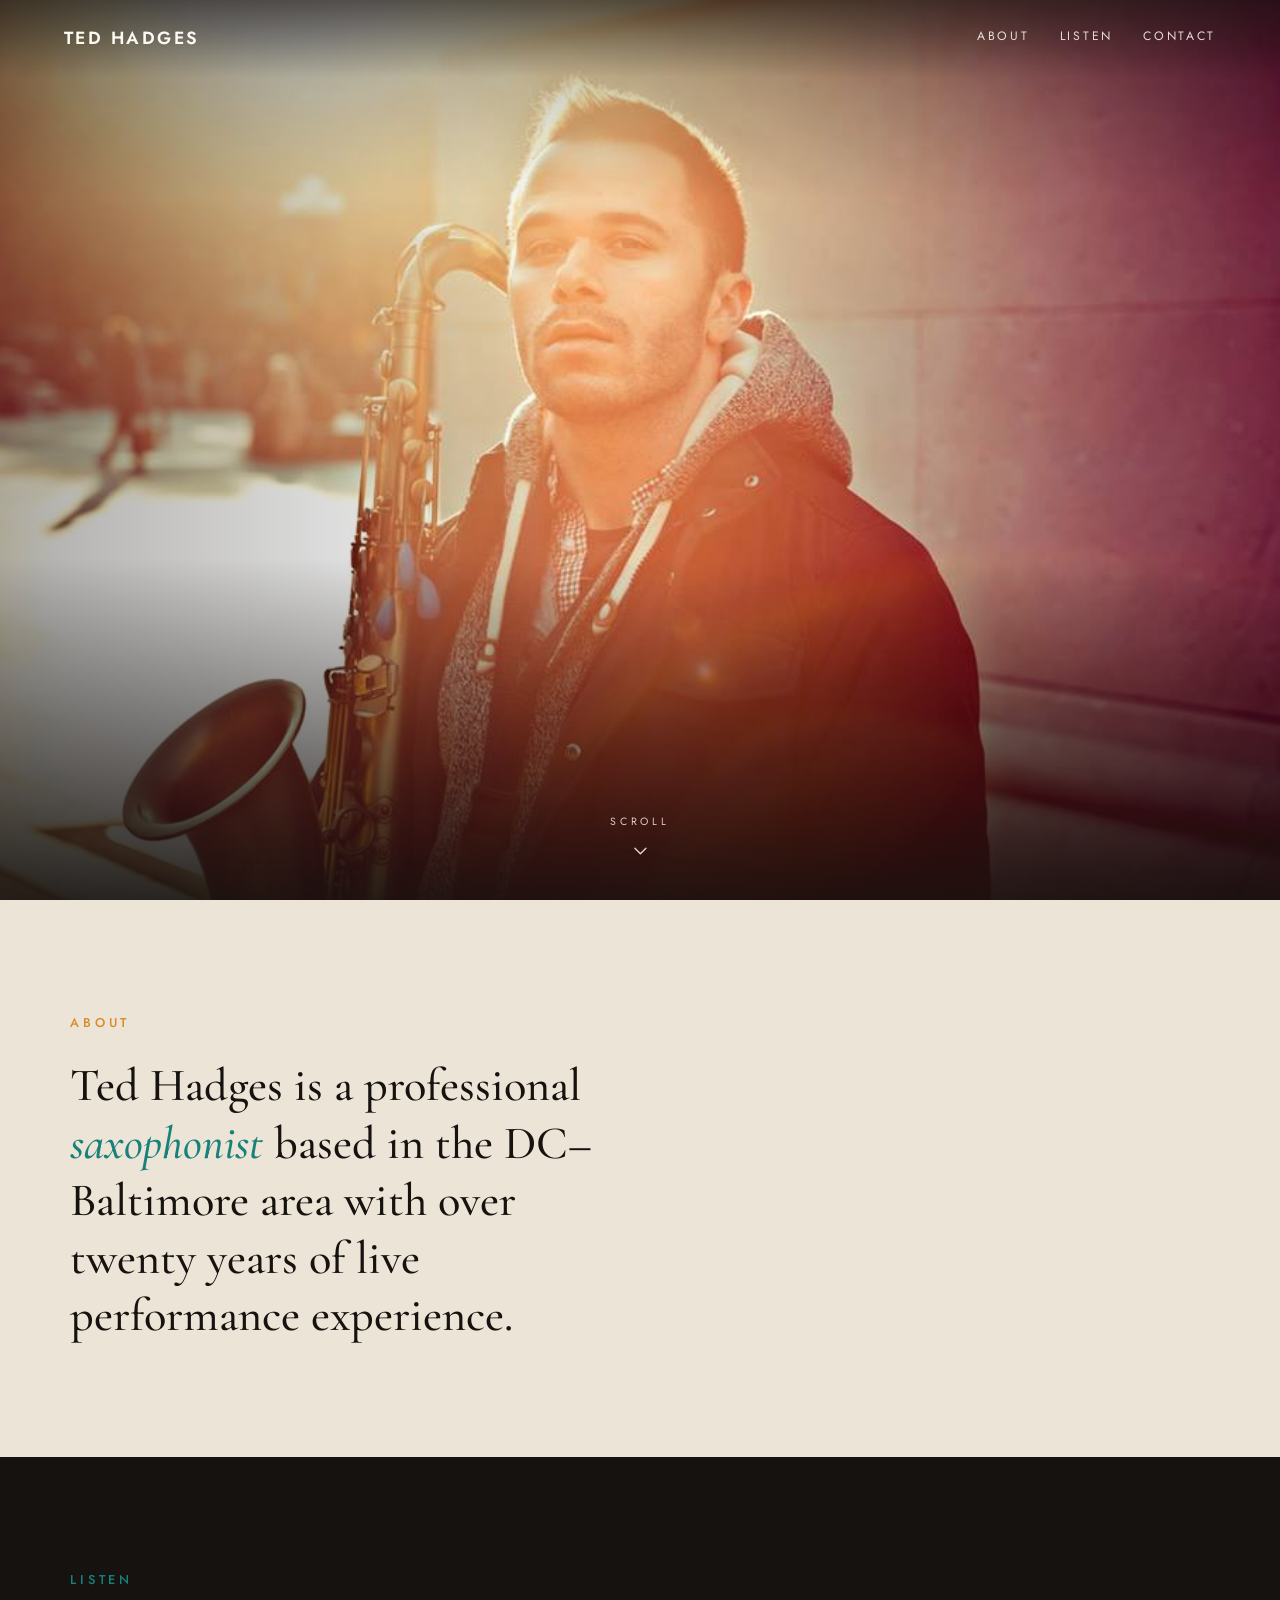
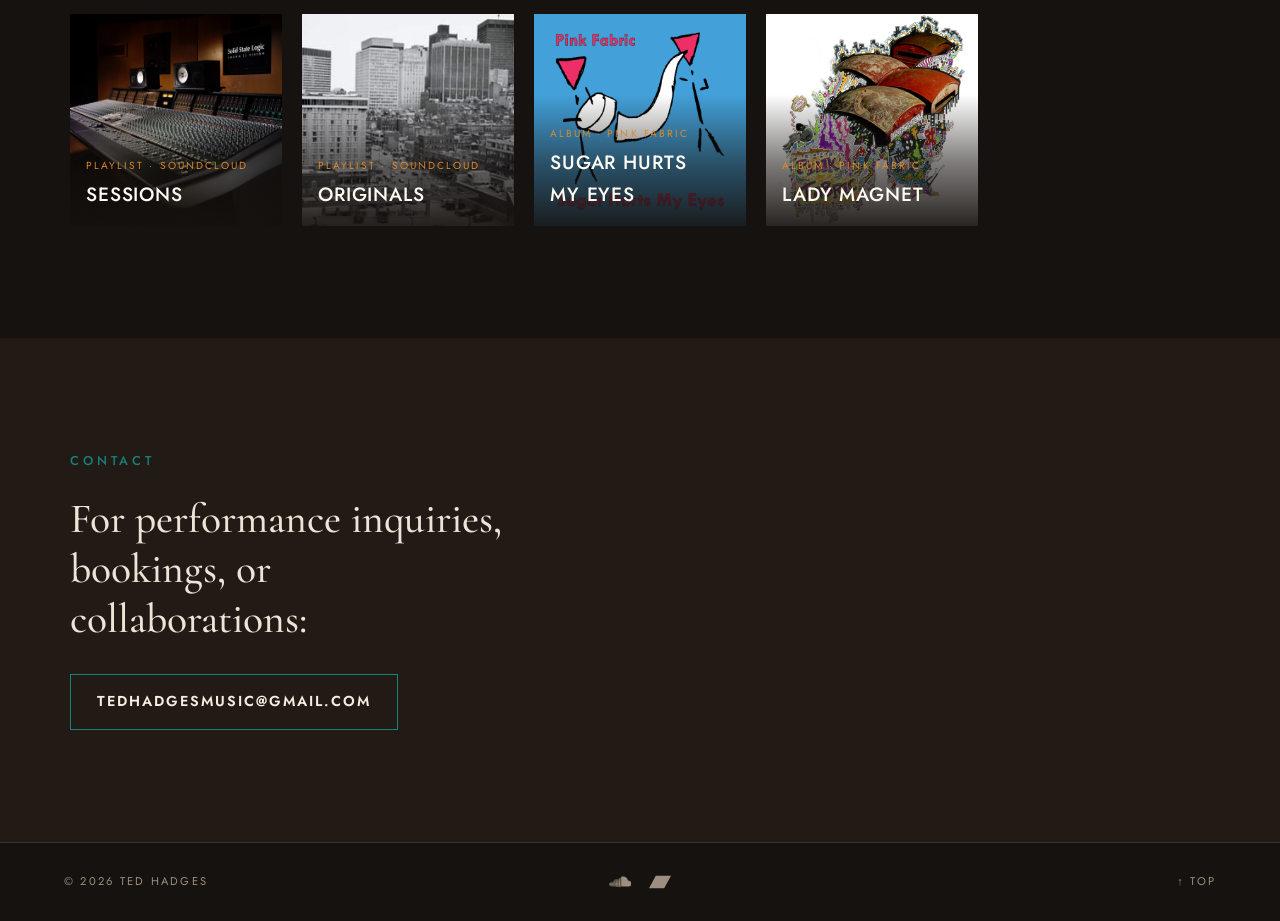
==== commit 9fd9f657: "Rename tiles: Studio Work -> Sessions, Compositions -> Originals Co-Authored-By: Claude Opus 4.8 <no" ====
--- a/index.html
+++ b/index.html
@@ -303,15 +303,15 @@
           <img class="tile__img" src="images/sc-studio-work.jpg" alt="Studio and commercial saxophone work" loading="lazy">
           <span class="tile__meta">
             <span class="tile__type">Playlist · SoundCloud</span>
-            <span class="tile__title">Studio Work</span>
+            <span class="tile__title">Sessions</span>
           </span>
         </a>
         <a class="tile" href="https://soundcloud.com/tedhadges/sets/original-work" target="_blank" rel="noopener"
            data-embed-type="soundcloud" data-embed-id="tedhadges/sets/original-work" data-embed-w="600" data-embed-h="560">
-          <img class="tile__img" src="images/sc-original-work.jpg" alt="Compositions — city skyline cover" loading="lazy">
+          <img class="tile__img" src="images/sc-original-work.jpg" alt="Originals — city skyline cover" loading="lazy">
           <span class="tile__meta">
             <span class="tile__type">Playlist · SoundCloud</span>
-            <span class="tile__title">Compositions</span>
+            <span class="tile__title">Originals</span>
           </span>
         </a>
         <a class="tile" href="https://pinkfabric.bandcamp.com/album/sugar-hurts-my-eyes" target="_blank" rel="noopener"
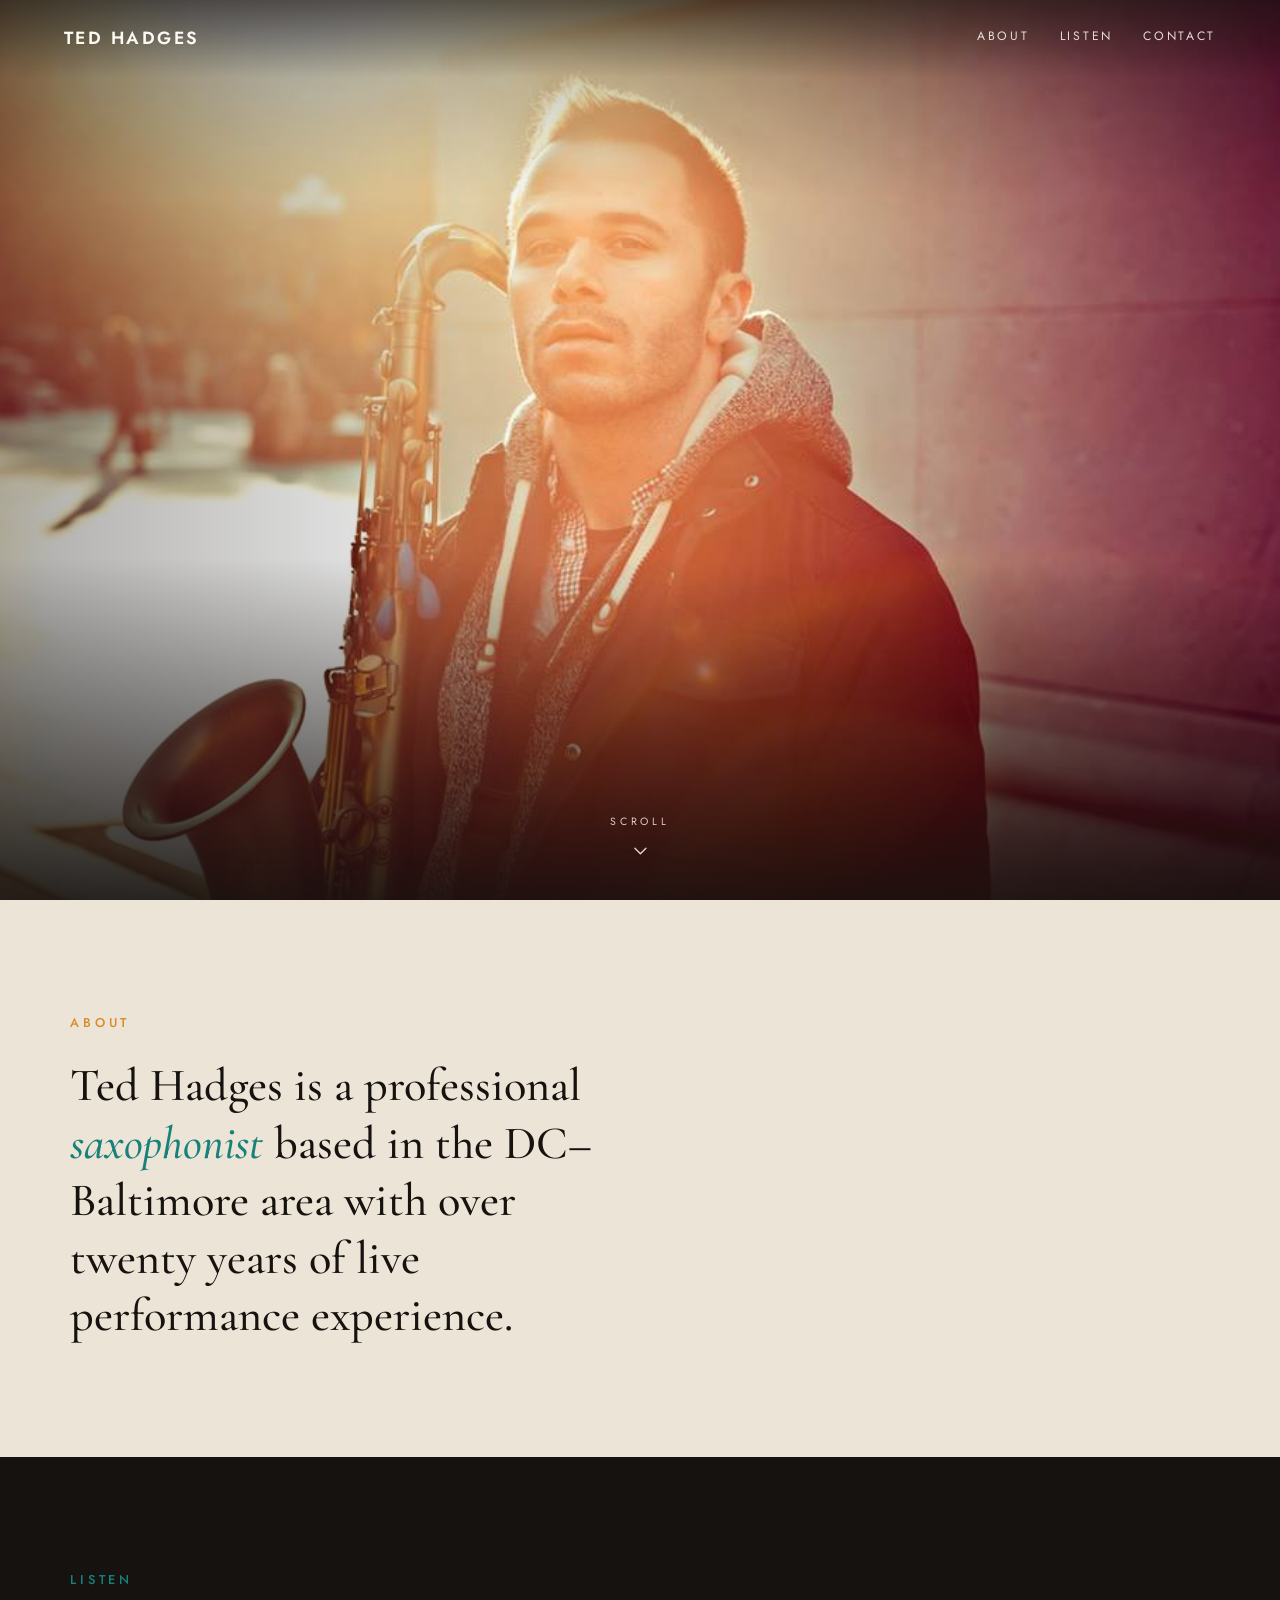
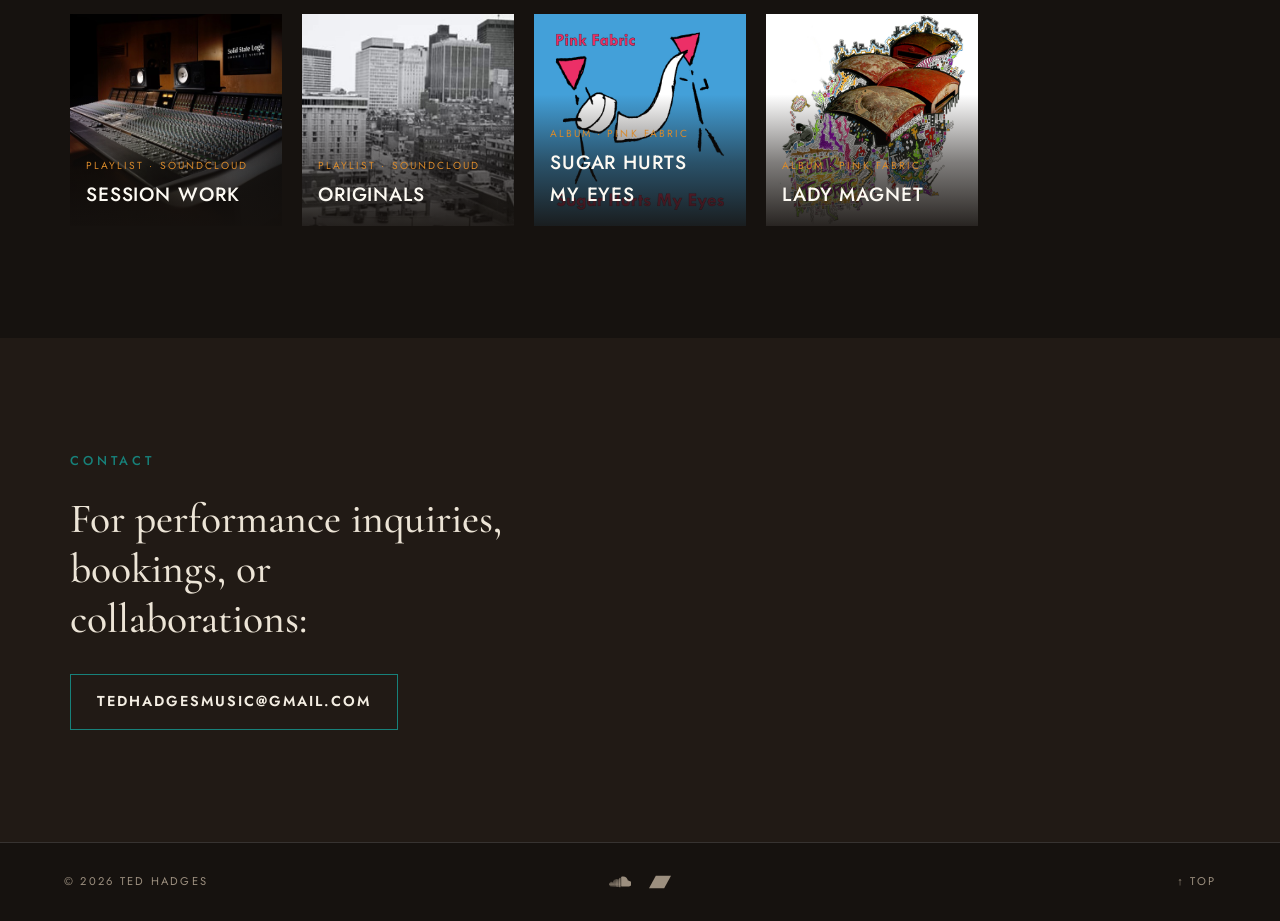
==== commit 526bf3b6: "Rename Sessions tile -> Session Work for clarity Co-Authored-By: Claude Opus 4.8 <noreply@anthropic." ====
--- a/index.html
+++ b/index.html
@@ -303,7 +303,7 @@
           <img class="tile__img" src="images/sc-studio-work.jpg" alt="Studio and commercial saxophone work" loading="lazy">
           <span class="tile__meta">
             <span class="tile__type">Playlist · SoundCloud</span>
-            <span class="tile__title">Sessions</span>
+            <span class="tile__title">Session Work</span>
           </span>
         </a>
         <a class="tile" href="https://soundcloud.com/tedhadges/sets/original-work" target="_blank" rel="noopener"
